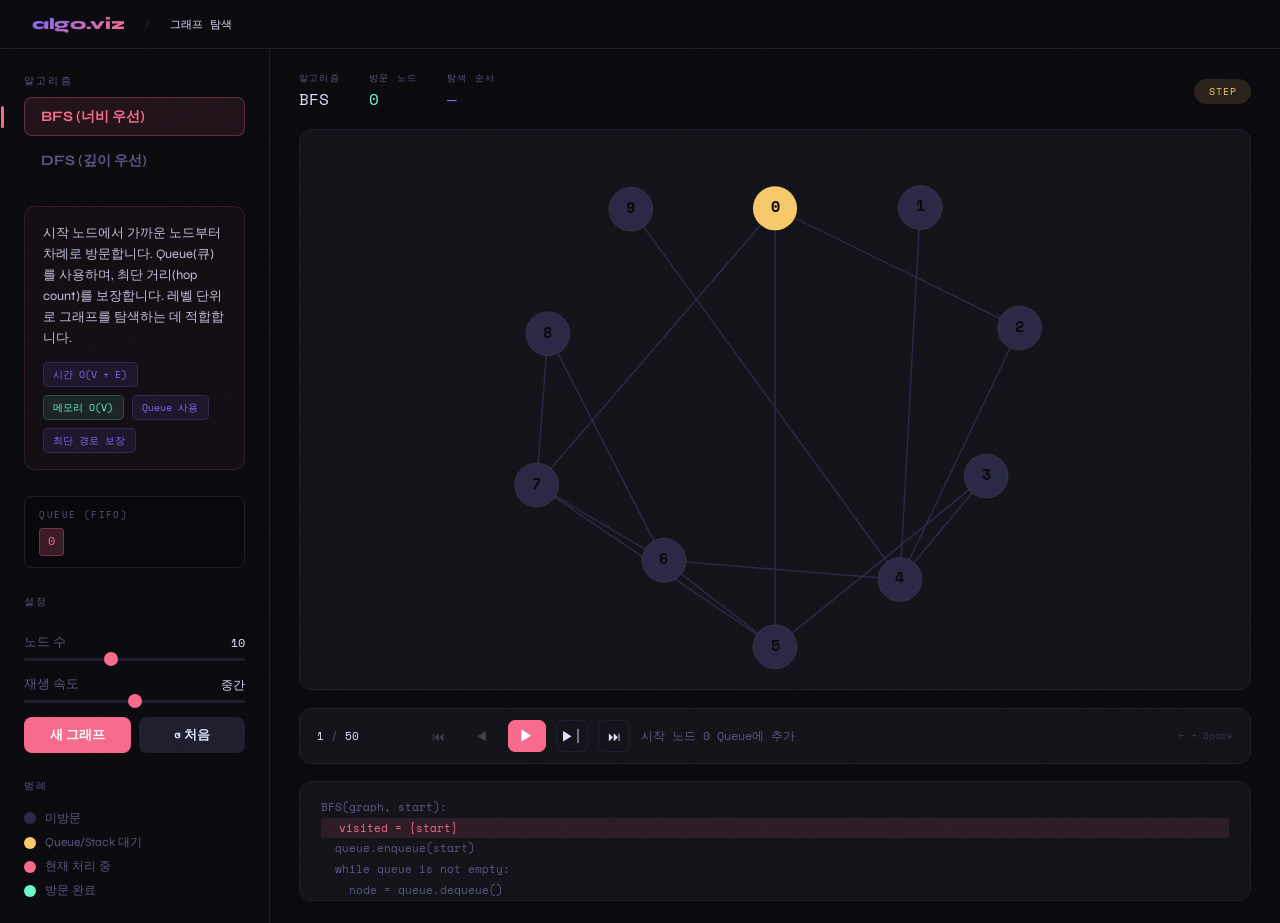
==== graph.html @ f222cd2a "Add files via upload" ====
<!DOCTYPE html>
<html lang="ko">
<head>
  <meta charset="UTF-8" />
  <meta name="viewport" content="width=device-width, initial-scale=1.0" />
  <title>그래프 탐색 — algo.viz</title>
  <link href="https://fonts.googleapis.com/css2?family=Space+Mono:wght@400;700&family=Syne:wght@400;700;800&display=swap" rel="stylesheet" />
  <style>
    :root {
      --bg: #0a0a0f;
      --surface: #13131a;
      --border: #1e1e2e;
      --text: #e2e0ff;
      --muted: #5a5880;
      --accent: #f76a8c;
      --accent2: #7c6af7;
      --accent3: #6af7c8;
      --accent4: #f7c96a;
      /* node states */
      --node-unvisited: #2a2845;
      --node-inqueue:   #f7c96a;
      --node-visiting:  #f76a8c;
      --node-visited:   #6af7c8;
      --node-path:      #7c6af7;
      --edge-default:   #1e1e2e;
      --edge-traversed: #5a5880;
      --edge-active:    #f76a8c;
    }

    * { box-sizing: border-box; margin: 0; padding: 0; }

    body {
      background: var(--bg);
      color: var(--text);
      font-family: 'Syne', sans-serif;
      min-height: 100vh;
      overflow-x: hidden;
    }

    body::before {
      content: '';
      position: fixed; inset: 0;
      background-image: url("data:image/svg+xml,%3Csvg viewBox='0 0 256 256' xmlns='http://www.w3.org/2000/svg'%3E%3Cfilter id='n'%3E%3CfeTurbulence type='fractalNoise' baseFrequency='0.9' numOctaves='4' stitchTiles='stitch'/%3E%3C/filter%3E%3Crect width='100%25' height='100%25' filter='url(%23n)' opacity='0.04'/%3E%3C/svg%3E");
      pointer-events: none; z-index: 999; opacity: 0.4;
    }

    nav {
      padding: 0.9rem 2rem;
      border-bottom: 1px solid var(--border);
      display: flex; align-items: center; gap: 1.2rem;
    }

    nav a {
      font-family: 'Space Mono', monospace; font-size: 0.7rem;
      color: var(--muted); text-decoration: none; letter-spacing: 0.1em; transition: color 0.15s;
    }

    nav a:hover { color: var(--text); }

    nav a.home {
      font-size: 1rem; font-family: 'Syne', sans-serif; font-weight: 800;
      background: linear-gradient(135deg, #7c6af7, #f76a8c);
      -webkit-background-clip: text; -webkit-text-fill-color: transparent;
      letter-spacing: -0.02em;
    }

    nav .sep { color: var(--border); }
    nav .current { color: var(--text); font-size: 0.7rem; font-family: 'Space Mono', monospace; }

    .layout {
      display: grid;
      grid-template-columns: 270px 1fr;
      min-height: calc(100vh - 45px);
    }

    aside {
      border-right: 1px solid var(--border);
      padding: 1.5rem;
      display: flex; flex-direction: column; gap: 1.6rem;
      overflow-y: auto;
    }

    .section-label {
      font-family: 'Space Mono', monospace; font-size: 0.62rem;
      letter-spacing: 0.22em; text-transform: uppercase;
      color: var(--muted); margin-bottom: 0.6rem;
    }

    .algo-list { display: flex; flex-direction: column; gap: 0.35rem; }

    .algo-btn {
      background: none; border: 1px solid transparent;
      color: var(--muted); font-family: 'Syne', sans-serif;
      font-size: 0.9rem; font-weight: 700; text-align: left;
      padding: 0.55rem 1rem; border-radius: 8px;
      cursor: pointer; transition: all 0.18s; position: relative;
    }

    .algo-btn:hover { color: var(--text); background: var(--border); }

    .algo-btn.active {
      color: var(--accent);
      background: rgba(247,106,140,0.1);
      border-color: rgba(247,106,140,0.3);
    }

    .algo-btn.active::before {
      content: ''; position: absolute;
      left: -1.5rem; top: 50%; transform: translateY(-50%);
      width: 3px; height: 60%; background: var(--accent); border-radius: 2px;
    }

    /* INFO PANEL */
    .info-panel {
      background: rgba(247,106,140,0.04);
      border: 1px solid rgba(247,106,140,0.14);
      border-radius: 10px; padding: 1rem 1.1rem;
      display: flex; flex-direction: column; gap: 0.8rem;
    }

    .algo-desc {
      font-size: 0.8rem; color: var(--text);
      line-height: 1.65; opacity: 0.85;
    }

    .complexity-table {
      width: 100%; border-collapse: collapse;
      font-family: 'Space Mono', monospace; font-size: 0.67rem;
    }

    .complexity-table th {
      color: var(--muted); font-weight: 400; text-align: left;
      padding: 0.28rem 0.4rem; border-bottom: 1px solid var(--border); letter-spacing: 0.05em;
    }

    .complexity-table td { padding: 0.28rem 0.4rem; color: var(--text); }
    .complexity-table tr:not(:last-child) td { border-bottom: 1px solid rgba(30,30,46,0.5); }
    .tc-val { color: var(--accent2) !important; }

    .meta-row { display: flex; gap: 0.5rem; flex-wrap: wrap; }

    .meta-badge {
      font-family: 'Space Mono', monospace; font-size: 0.62rem;
      padding: 0.25rem 0.6rem; border-radius: 5px;
    }

    .meta-blue { background: rgba(124,106,247,0.1); color: var(--accent2); border: 1px solid rgba(124,106,247,0.2); }
    .meta-teal { background: rgba(106,247,200,0.1); color: var(--accent3); border: 1px solid rgba(106,247,200,0.2); }

    /* Controls */
    .controls-group { display: flex; flex-direction: column; gap: 0.9rem; }

    .slider-wrap { display: flex; flex-direction: column; gap: 0.35rem; }

    .slider-wrap label {
      display: flex; justify-content: space-between;
      font-size: 0.82rem; color: var(--muted);
    }

    .slider-wrap label span {
      font-family: 'Space Mono', monospace; font-size: 0.78rem; color: var(--text);
    }

    input[type=range] {
      -webkit-appearance: none; width: 100%; height: 3px;
      background: var(--border); border-radius: 2px; outline: none;
    }

    input[type=range]::-webkit-slider-thumb {
      -webkit-appearance: none; width: 14px; height: 14px;
      background: var(--accent); border-radius: 50%;
      cursor: pointer; transition: transform 0.15s;
    }

    input[type=range]::-webkit-slider-thumb:hover { transform: scale(1.3); }

    .btn-row { display: flex; gap: 0.5rem; }

    .btn {
      flex: 1; border: none; border-radius: 8px;
      font-family: 'Syne', sans-serif; font-weight: 700;
      font-size: 0.82rem; padding: 0.55rem 0; cursor: pointer; transition: all 0.18s;
    }

    .btn-primary { background: var(--accent); color: #fff; }
    .btn-primary:hover:not(:disabled) { background: #e0506e; transform: translateY(-1px); }
    .btn-secondary { background: var(--border); color: var(--text); }
    .btn-secondary:hover:not(:disabled) { background: #252535; }
    .btn:disabled { opacity: 0.3; cursor: not-allowed; transform: none !important; }

    /* Queue / Stack visualizer */
    .ds-panel {
      background: rgba(0,0,0,0.2);
      border: 1px solid var(--border);
      border-radius: 8px; padding: 0.7rem 0.9rem;
      display: flex; flex-direction: column; gap: 0.45rem;
    }

    .ds-label {
      font-family: 'Space Mono', monospace;
      font-size: 0.58rem; letter-spacing: 0.15em;
      text-transform: uppercase; color: var(--muted);
    }

    .ds-items {
      display: flex; flex-wrap: wrap; gap: 0.35rem; min-height: 28px;
    }

    .ds-item {
      font-family: 'Space Mono', monospace; font-size: 0.75rem;
      background: var(--border); color: var(--text);
      padding: 0.2rem 0.5rem; border-radius: 4px;
      border: 1px solid rgba(255,255,255,0.06);
    }

    .ds-item.head {
      background: rgba(247,106,140,0.2);
      color: var(--accent);
      border-color: rgba(247,106,140,0.3);
    }

    /* Legend */
    .legend { display: flex; flex-direction: column; gap: 0.45rem; }
    .legend-item { display: flex; align-items: center; gap: 0.55rem; font-size: 0.75rem; color: var(--muted); }
    .legend-dot { width: 12px; height: 12px; border-radius: 50%; flex-shrink: 0; }

    /* ── MAIN ─────────────────────────────── */
    main {
      display: flex; flex-direction: column;
      padding: 1.4rem 1.8rem; gap: 1.1rem;
    }

    .stats-bar {
      display: flex; align-items: center; gap: 1.8rem; flex-wrap: wrap;
    }

    .stat-chip { display: flex; flex-direction: column; gap: 0.12rem; }

    .stat-chip .lbl {
      font-family: 'Space Mono', monospace; font-size: 0.56rem;
      letter-spacing: 0.15em; text-transform: uppercase; color: var(--muted);
    }

    .stat-chip .val { font-family: 'Space Mono', monospace; font-size: 1rem; color: var(--text); }
    .val.visited-c { color: var(--accent3); }
    .val.edge-c    { color: var(--accent2); }

    .status-badge {
      margin-left: auto; padding: 0.28rem 0.9rem;
      border-radius: 100px; font-family: 'Space Mono', monospace;
      font-size: 0.65rem; letter-spacing: 0.1em;
    }

    .status-badge.idle     { background: var(--border); color: var(--muted); }
    .status-badge.stepping { background: rgba(247,201,106,0.13); color: var(--accent4); }
    .status-badge.playing  { background: rgba(247,106,140,0.18); color: var(--accent); }
    .status-badge.done     { background: rgba(106,247,200,0.13); color: var(--accent3); }

    /* Canvas */
    .canvas-wrap {
      flex: 1; background: var(--surface);
      border: 1px solid var(--border); border-radius: 12px;
      overflow: hidden; position: relative; min-height: 320px;
    }

    canvas {
      width: 100%; height: 100%;
      display: block;
    }

    /* Step bar */
    .step-bar {
      display: flex; align-items: center; gap: 0.65rem;
      background: var(--surface); border: 1px solid var(--border);
      border-radius: 12px; padding: 0.7rem 1.1rem;
    }

    .step-ctr {
      font-family: 'Space Mono', monospace; font-size: 0.7rem;
      color: var(--muted); min-width: 95px; white-space: nowrap;
    }

    .step-ctr span { color: var(--text); }

    .step-btn {
      border: 1px solid var(--border); background: var(--surface); color: var(--text);
      font-family: 'Space Mono', monospace; font-size: 0.82rem;
      width: 32px; height: 32px; border-radius: 7px; cursor: pointer;
      display: flex; align-items: center; justify-content: center;
      transition: all 0.14s; flex-shrink: 0;
    }

    .step-btn:hover:not(:disabled) { background: var(--border); border-color: var(--accent); color: var(--accent); }
    .step-btn:disabled { opacity: 0.22; cursor: not-allowed; }

    .play-btn {
      background: var(--accent); border-color: var(--accent);
      color: #fff; width: 38px; font-size: 0.95rem;
    }

    .play-btn:hover:not(:disabled) { background: #e0506e !important; border-color: #e0506e !important; }

    .step-desc {
      flex: 1; font-size: 0.72rem; color: var(--muted);
      font-family: 'Space Mono', monospace;
      overflow: hidden; white-space: nowrap; text-overflow: ellipsis;
    }

    .kbd { font-family: 'Space Mono', monospace; font-size: 0.58rem; color: var(--muted); opacity: 0.5; white-space: nowrap; }

    /* Code panel */
    .code-panel {
      background: var(--surface); border: 1px solid var(--border);
      border-radius: 12px; padding: 0.9rem 1.3rem;
      max-height: 120px; overflow-y: auto;
    }

    .code-panel pre {
      font-family: 'Space Mono', monospace; font-size: 0.7rem;
      line-height: 1.85; color: var(--muted); white-space: pre-wrap;
    }

    .code-panel pre .hl {
      color: var(--accent); background: rgba(247,106,140,0.1);
      display: inline-block; width: 100%; border-radius: 3px; padding: 0 0.3rem;
    }

    ::-webkit-scrollbar { width: 4px; }
    ::-webkit-scrollbar-track { background: transparent; }
    ::-webkit-scrollbar-thumb { background: var(--border); border-radius: 2px; }

    @media (max-width: 750px) {
      .layout { grid-template-columns: 1fr; }
      aside { border-right: none; border-bottom: 1px solid var(--border); }
    }
  </style>
</head>
<body>

<nav>
  <a href="index.html" class="home">algo.viz</a>
  <span class="sep">/</span>
  <span class="current">그래프 탐색</span>
</nav>

<div class="layout">
  <aside>
    <div>
      <div class="section-label">알고리즘</div>
      <div class="algo-list" id="algoList">
        <button class="algo-btn active" data-algo="bfs">BFS (너비 우선)</button>
        <button class="algo-btn" data-algo="dfs">DFS (깊이 우선)</button>
      </div>
    </div>

    <!-- Info panel -->
    <div class="info-panel" id="infoPanel">
      <div class="algo-desc" id="algoDesc"></div>
      <div class="meta-row" id="metaRow"></div>
    </div>

    <!-- DS visualizer (Queue / Stack) -->
    <div class="ds-panel">
      <div class="ds-label" id="dsLabel">Queue</div>
      <div class="ds-items" id="dsItems"></div>
    </div>

    <!-- Controls -->
    <div class="controls-group">
      <div class="section-label">설정</div>
      <div class="slider-wrap">
        <label>노드 수 <span id="nodeVal">10</span></label>
        <input type="range" id="nodeSlider" min="5" max="18" value="10" />
      </div>
      <div class="slider-wrap">
        <label>재생 속도 <span id="speedVal">중간</span></label>
        <input type="range" id="speedSlider" min="1" max="5" value="3" />
      </div>
      <div class="btn-row">
        <button class="btn btn-primary"   id="generateBtn">새 그래프</button>
        <button class="btn btn-secondary" id="resetBtn">↺ 처음</button>
      </div>
    </div>

    <!-- Legend -->
    <div class="legend">
      <div class="section-label">범례</div>
      <div class="legend-item"><div class="legend-dot" style="background:var(--node-unvisited)"></div>미방문</div>
      <div class="legend-item"><div class="legend-dot" style="background:var(--node-inqueue)"></div>Queue/Stack 대기</div>
      <div class="legend-item"><div class="legend-dot" style="background:var(--node-visiting)"></div>현재 처리 중</div>
      <div class="legend-item"><div class="legend-dot" style="background:var(--node-visited)"></div>방문 완료</div>
    </div>
  </aside>

  <main>
    <div class="stats-bar">
      <div class="stat-chip">
        <div class="lbl">알고리즘</div>
        <div class="val" id="algoName">BFS</div>
      </div>
      <div class="stat-chip">
        <div class="lbl">방문 노드</div>
        <div class="val visited-c" id="visitedCount">0</div>
      </div>
      <div class="stat-chip">
        <div class="lbl">탐색 순서</div>
        <div class="val edge-c" id="orderStr">—</div>
      </div>
      <div class="status-badge idle" id="statusBadge">IDLE</div>
    </div>

    <div class="canvas-wrap" id="canvasWrap">
      <canvas id="graphCanvas"></canvas>
    </div>

    <div class="step-bar">
      <div class="step-ctr"><span id="stepCur">0</span> / <span id="stepTot">0</span></div>
      <button class="step-btn" id="firstBtn" disabled>⏮</button>
      <button class="step-btn" id="prevBtn"  disabled>◀</button>
      <button class="step-btn play-btn" id="playBtn" disabled>▶</button>
      <button class="step-btn" id="nextBtn"  disabled>▶|</button>
      <button class="step-btn" id="lastBtn"  disabled>⏭</button>
      <div class="step-desc" id="stepDesc">새 그래프를 생성하세요</div>
      <div class="kbd">← → Space</div>
    </div>

    <div class="code-panel">
      <pre id="pseudoCode"></pre>
    </div>
  </main>
</div>

<script>
// ═══════════════════════════════════════════════
//  METADATA
// ═══════════════════════════════════════════════
const ALGO_META = {
  bfs: {
    name: 'BFS (너비 우선 탐색)',
    desc: '시작 노드에서 가까운 노드부터 차례로 방문합니다. Queue(큐)를 사용하며, 최단 거리(hop count)를 보장합니다. 레벨 단위로 그래프를 탐색하는 데 적합합니다.',
    time: 'O(V + E)', space: 'O(V)',
    tags: ['Queue 사용', '최단 경로 보장'],
    dsName: 'Queue (FIFO)',
  },
  dfs: {
    name: 'DFS (깊이 우선 탐색)',
    desc: '한 방향으로 끝까지 파고든 뒤 되돌아오며 탐색합니다. Stack(스택) 또는 재귀로 구현하며, 경로 탐색·사이클 감지·위상 정렬 등에 활용됩니다.',
    time: 'O(V + E)', space: 'O(V)',
    tags: ['Stack 사용', '경로/사이클 탐색'],
    dsName: 'Stack (LIFO)',
  },
};

const PSEUDO = {
  bfs: [
    'BFS(graph, start):',
    '  visited = {start}',
    '  queue.enqueue(start)',
    '  while queue is not empty:',
    '    node = queue.dequeue()',
    '    process(node)',
    '    for each neighbor of node:',
    '      if neighbor not in visited:',
    '        visited.add(neighbor)',
    '        queue.enqueue(neighbor)',
  ],
  dfs: [
    'DFS(graph, start):',
    '  visited = {}',
    '  stack.push(start)',
    '  while stack is not empty:',
    '    node = stack.pop()',
    '    if node not in visited:',
    '      visited.add(node)',
    '      process(node)',
    '      for each neighbor of node:',
    '        if neighbor not in visited:',
    '          stack.push(neighbor)',
  ],
};

// ═══════════════════════════════════════════════
//  STATE
// ═══════════════════════════════════════════════
let nodes       = [];   // {id, x, y, label}
let edges       = [];   // {u, v}  (undirected)
let adjList     = {};
let snapshots   = [];
let stepIdx     = 0;
let playTimer   = null;
let isPlaying   = false;
let currentAlgo = 'bfs';
const speedDelays = [900, 380, 140, 45, 8];
let playDelay = 140;

// Node colors
const NC = {
  unvisited: '#2a2845',
  inqueue:   '#f7c96a',
  visiting:  '#f76a8c',
  visited:   '#6af7c8',
};

const EC = {
  default:   '#2a2845',
  traversed: '#5a5880',
  active:    '#f76a8c',
};

// ═══════════════════════════════════════════════
//  CANVAS SETUP
// ═══════════════════════════════════════════════
const canvasWrap = document.getElementById('canvasWrap');
const canvas     = document.getElementById('graphCanvas');
const ctx        = canvas.getContext('2d');

function resizeCanvas() {
  canvas.width  = canvasWrap.clientWidth;
  canvas.height = canvasWrap.clientHeight;
  if (snapshots.length) drawSnapshot(snapshots[stepIdx]);
}

window.addEventListener('resize', resizeCanvas);

// ═══════════════════════════════════════════════
//  GRAPH GENERATION
// ═══════════════════════════════════════════════
function generateGraph(n) {
  const W = canvasWrap.clientWidth  || 600;
  const H = canvasWrap.clientHeight || 320;
  const pad = 55, r = Math.min(W, H) / 2 - pad;
  const cx = W / 2, cy = H / 2;

  nodes = [];
  for (let i = 0; i < n; i++) {
    // Place nodes in a rough circle with jitter
    const angle = (2 * Math.PI * i / n) - Math.PI / 2;
    const jitter = (Math.random() - 0.5) * r * 0.35;
    nodes.push({
      id: i,
      x: cx + (r + jitter) * Math.cos(angle),
      y: cy + (r + jitter) * Math.sin(angle),
      label: String(i),
    });
  }

  // Build edges: ensure connected, then add extras
  edges = [];
  const visited = new Set([0]);
  const pool = nodes.map((_,i)=>i).filter(i=>i>0);
  // Spanning tree
  while (pool.length) {
    const u = [...visited][Math.floor(Math.random() * visited.size)];
    const idx = Math.floor(Math.random() * pool.length);
    const v = pool.splice(idx, 1)[0];
    edges.push({u, v});
    visited.add(v);
  }
  // Extra edges (density ~1.3x)
  const extra = Math.floor(n * 0.6);
  for (let k = 0; k < extra; k++) {
    const u = Math.floor(Math.random() * n);
    const v = Math.floor(Math.random() * n);
    if (u !== v && !edges.some(e => (e.u===u&&e.v===v)||(e.u===v&&e.v===u))) {
      edges.push({u, v});
    }
  }

  // Build adjacency list
  adjList = {};
  nodes.forEach(n => adjList[n.id] = []);
  edges.forEach(({u, v}) => { adjList[u].push(v); adjList[v].push(u); });
  // Sort adjacency lists for determinism
  Object.keys(adjList).forEach(k => adjList[k].sort((a,b)=>a-b));
}

// ═══════════════════════════════════════════════
//  DRAW
// ═══════════════════════════════════════════════
function drawSnapshot(s) {
  if (!s) return;
  const W = canvas.width, H = canvas.height;
  ctx.clearRect(0, 0, W, H);

  const nodeR = Math.max(16, Math.min(22, 220 / nodes.length));

  // Draw edges
  edges.forEach(({u, v}, i) => {
    const nu = nodes[u], nv = nodes[v];
    const ec = s.edgeColors[i] || EC.default;
    ctx.beginPath();
    ctx.moveTo(nu.x, nu.y);
    ctx.lineTo(nv.x, nv.y);
    ctx.strokeStyle = ec;
    ctx.lineWidth = ec === EC.active ? 2.5 : 1.5;
    ctx.stroke();
  });

  // Draw nodes
  nodes.forEach(node => {
    const nc = s.nodeColors[node.id] || NC.unvisited;
    const isVisiting = nc === NC.visiting;

    // Glow for visiting node
    if (isVisiting) {
      ctx.beginPath();
      ctx.arc(node.x, node.y, nodeR + 7, 0, Math.PI * 2);
      ctx.fillStyle = 'rgba(247,106,140,0.18)';
      ctx.fill();
    }

    // Node circle
    ctx.beginPath();
    ctx.arc(node.x, node.y, nodeR, 0, Math.PI * 2);
    ctx.fillStyle = nc;
    ctx.fill();
    ctx.strokeStyle = isVisiting ? '#f76a8c' : 'rgba(255,255,255,0.08)';
    ctx.lineWidth = isVisiting ? 2 : 1;
    ctx.stroke();

    // Label
    ctx.fillStyle = '#0a0a0f';
    ctx.font = `bold ${Math.max(10, nodeR * 0.7)}px 'Space Mono', monospace`;
    ctx.textAlign = 'center';
    ctx.textBaseline = 'middle';
    ctx.fillText(node.label, node.x, node.y);

    // Visit order badge
    if (s.visitOrder[node.id] !== undefined) {
      const ox = node.x + nodeR * 0.75;
      const oy = node.y - nodeR * 0.75;
      ctx.beginPath();
      ctx.arc(ox, oy, 9, 0, Math.PI * 2);
      ctx.fillStyle = '#7c6af7';
      ctx.fill();
      ctx.fillStyle = '#fff';
      ctx.font = `bold 9px 'Space Mono', monospace`;
      ctx.fillText(s.visitOrder[node.id], ox, oy);
    }
  });
}

// ═══════════════════════════════════════════════
//  SNAPSHOT RECORDERS
// ═══════════════════════════════════════════════
function makeSnap(nodeColors, edgeColors, dsItems, visitedCount, visitOrder, orderStr, hlLine, desc) {
  return {
    nodeColors: {...nodeColors},
    edgeColors: [...edgeColors],
    dsItems: [...dsItems],
    visitedCount,
    visitOrder: {...visitOrder},
    orderStr,
    hlLine: hlLine ?? -1,
    desc: desc || '',
  };
}

function getEdgeIdx(u, v) {
  return edges.findIndex(e => (e.u===u&&e.v===v)||(e.u===v&&e.v===u));
}

function recordBFS(startNode) {
  const S = [];
  const nodeColors = {};
  const edgeColors = edges.map(() => EC.default);
  const visitOrder = {};
  nodes.forEach(n => nodeColors[n.id] = NC.unvisited);

  let visitCount = 0;
  let orderStr   = '';

  function s(hl, desc, dsItems) {
    S.push(makeSnap(nodeColors, edgeColors, dsItems, visitCount, visitOrder, orderStr, hl, desc));
  }

  const queue = [startNode];
  const visited = new Set([startNode]);
  nodeColors[startNode] = NC.inqueue;
  s(1, `시작 노드 ${startNode} Queue에 추가`, [...queue]);

  while (queue.length) {
    const node = queue.shift();
    nodeColors[node] = NC.visiting;
    s(4, `Queue에서 노드 ${node} 꺼냄`, [...queue]);

    nodeColors[node] = NC.visited;
    visitCount++;
    visitOrder[node] = visitCount;
    orderStr = Object.keys(visitOrder).sort((a,b)=>visitOrder[a]-visitOrder[b]).join(' → ');
    s(5, `노드 ${node} 처리 완료 (방문 순서: ${visitCount})`, [...queue]);

    for (const nb of adjList[node]) {
      const ei = getEdgeIdx(node, nb);
      edgeColors[ei] = EC.traversed;

      if (!visited.has(nb)) {
        visited.add(nb);
        nodeColors[nb] = NC.inqueue;
        queue.push(nb);
        edgeColors[ei] = EC.active;
        s(8, `이웃 ${nb} → Queue 추가`, [...queue]);
        edgeColors[ei] = EC.traversed;
      } else {
        s(7, `이웃 ${nb} 이미 방문됨, 건너뜀`, [...queue]);
      }
    }
  }

  s(-1, `BFS 완료 — ${visitCount}개 노드 방문`, []);
  return S;
}

function recordDFS(startNode) {
  const S = [];
  const nodeColors = {};
  const edgeColors = edges.map(() => EC.default);
  const visitOrder = {};
  nodes.forEach(n => nodeColors[n.id] = NC.unvisited);

  let visitCount = 0;
  let orderStr   = '';

  function s(hl, desc, dsItems) {
    S.push(makeSnap(nodeColors, edgeColors, dsItems, visitCount, visitOrder, orderStr, hl, desc));
  }

  const stack = [startNode];
  nodeColors[startNode] = NC.inqueue;
  s(2, `시작 노드 ${startNode} Stack에 push`, [...stack].reverse());

  const visited = new Set();

  while (stack.length) {
    const node = stack.pop();
    nodeColors[node] = NC.visiting;
    s(4, `Stack에서 노드 ${node} pop`, [...stack].reverse());

    if (visited.has(node)) {
      nodeColors[node] = NC.visited;
      s(5, `노드 ${node} 이미 방문됨, 건너뜀`, [...stack].reverse());
      continue;
    }

    visited.add(node);
    nodeColors[node] = NC.visited;
    visitCount++;
    visitOrder[node] = visitCount;
    orderStr = Object.keys(visitOrder).sort((a,b)=>visitOrder[a]-visitOrder[b]).join(' → ');
    s(6, `노드 ${node} 방문 (순서: ${visitCount})`, [...stack].reverse());

    // Push neighbors in reverse so smallest is processed first
    const neighbors = [...adjList[node]].reverse();
    for (const nb of neighbors) {
      const ei = getEdgeIdx(node, nb);
      if (!visited.has(nb)) {
        nodeColors[nb] = NC.inqueue;
        stack.push(nb);
        edgeColors[ei] = EC.active;
        s(9, `이웃 ${nb} → Stack push`, [...stack].reverse());
        edgeColors[ei] = EC.traversed;
      }
    }
  }

  s(-1, `DFS 완료 — ${visitCount}개 노드 방문`, []);
  return S;
}

// ═══════════════════════════════════════════════
//  UI UPDATES
// ═══════════════════════════════════════════════
function updateInfoPanel(algo) {
  const m = ALGO_META[algo];
  document.getElementById('algoDesc').textContent = m.desc;
  const metaRow = document.getElementById('metaRow');
  metaRow.innerHTML = [
    `<span class="meta-badge meta-blue">시간 ${m.time}</span>`,
    `<span class="meta-badge meta-teal">메모리 ${m.space}</span>`,
    ...m.tags.map(t => `<span class="meta-badge meta-blue">${t}</span>`),
  ].join('');
  document.getElementById('dsLabel').textContent = m.dsName;
}

function updatePseudo(hlLine) {
  const lines = PSEUDO[currentAlgo];
  document.getElementById('pseudoCode').innerHTML =
    lines.map((l,i) => i===hlLine ? `<span class="hl">${l}</span>` : l).join('\n');
}

function updateStepBtns() {
  const atStart = stepIdx===0, atEnd = stepIdx===snapshots.length-1;
  document.getElementById('firstBtn').disabled = atStart;
  document.getElementById('prevBtn').disabled  = atStart;
  document.getElementById('nextBtn').disabled  = atEnd;
  document.getElementById('lastBtn').disabled  = atEnd;
  document.getElementById('playBtn').disabled  = !snapshots.length;
  document.getElementById('playBtn').textContent = isPlaying ? '⏸' : '▶';
}

function setStatus(s) {
  const sb = document.getElementById('statusBadge');
  sb.className = 'status-badge '+s;
  const L = {idle:'IDLE',stepping:'STEP',playing:'PLAY',done:'DONE ✓'};
  sb.textContent = L[s]||s;
}

function applySnapshot(idx) {
  if (!snapshots.length) return;
  const s = snapshots[idx];

  drawSnapshot(s);

  document.getElementById('visitedCount').textContent = s.visitedCount;
  document.getElementById('orderStr').textContent     = s.orderStr || '—';
  document.getElementById('stepCur').textContent      = idx + 1;
  document.getElementById('stepDesc').textContent     = s.desc;
  updatePseudo(s.hlLine);
  updateStepBtns();

  // DS items
  const dsEl = document.getElementById('dsItems');
  dsEl.innerHTML = s.dsItems.map((id, i) =>
    `<div class="ds-item ${i===0?'head':''}">${id}</div>`
  ).join('');
}

// ═══════════════════════════════════════════════
//  PLAYBACK
// ═══════════════════════════════════════════════
function goTo(idx) {
  stepIdx = Math.max(0, Math.min(snapshots.length-1, idx));
  applySnapshot(stepIdx);
  if (!isPlaying) setStatus(stepIdx===snapshots.length-1 ? 'done' : 'stepping');
}

function stopPlay() {
  isPlaying=false; clearInterval(playTimer); playTimer=null; updateStepBtns();
}

function startPlay() {
  if (stepIdx>=snapshots.length-1) goTo(0);
  isPlaying=true; setStatus('playing'); updateStepBtns();
  playTimer=setInterval(()=>{
    if (stepIdx>=snapshots.length-1) { stopPlay(); setStatus('done'); return; }
    goTo(stepIdx+1);
  }, playDelay);
}

function togglePlay() {
  if (!snapshots.length) return;
  isPlaying ? (stopPlay(), setStatus(stepIdx===snapshots.length-1?'done':'stepping')) : startPlay();
}

// ═══════════════════════════════════════════════
//  BUILD
// ═══════════════════════════════════════════════
function buildSnapshots() {
  stopPlay();
  const startNode = 0;
  snapshots = currentAlgo === 'bfs' ? recordBFS(startNode) : recordDFS(startNode);
  stepIdx = 0;
  document.getElementById('stepTot').textContent = snapshots.length;
  applySnapshot(0);
  setStatus('stepping');
}

function generateAll() {
  stopPlay();
  const n = parseInt(document.getElementById('nodeSlider').value);
  resizeCanvas();
  generateGraph(n);
  buildSnapshots();
}

// ═══════════════════════════════════════════════
//  EVENTS
// ═══════════════════════════════════════════════
document.getElementById('generateBtn').addEventListener('click', generateAll);
document.getElementById('resetBtn').addEventListener('click', ()=>{stopPlay();goTo(0);setStatus('stepping');});

document.getElementById('firstBtn').addEventListener('click',()=>{stopPlay();goTo(0);setStatus('stepping');});
document.getElementById('prevBtn').addEventListener('click', ()=>{stopPlay();goTo(stepIdx-1);setStatus('stepping');});
document.getElementById('nextBtn').addEventListener('click', ()=>{stopPlay();goTo(stepIdx+1);setStatus(stepIdx===snapshots.length-1?'done':'stepping');});
document.getElementById('lastBtn').addEventListener('click', ()=>{stopPlay();goTo(snapshots.length-1);setStatus('done');});
document.getElementById('playBtn').addEventListener('click', togglePlay);

const nodeSlider=document.getElementById('nodeSlider');
const nodeVal=document.getElementById('nodeVal');
nodeSlider.addEventListener('input',()=>nodeVal.textContent=nodeSlider.value);
nodeSlider.addEventListener('change',generateAll);

const speedSlider=document.getElementById('speedSlider');
const speedVal=document.getElementById('speedVal');
const speedLabels=['매우 느림','느림','중간','빠름','매우 빠름'];
speedSlider.addEventListener('input',()=>{
  const v=parseInt(speedSlider.value)-1;
  speedVal.textContent=speedLabels[v];
  playDelay=speedDelays[v];
  if(isPlaying){stopPlay();startPlay();}
});

document.getElementById('algoList').addEventListener('click',e=>{
  const btn=e.target.closest('.algo-btn'); if(!btn)return;
  document.querySelectorAll('.algo-btn').forEach(b=>b.classList.remove('active'));
  btn.classList.add('active');
  currentAlgo=btn.dataset.algo;
  document.getElementById('algoName').textContent=ALGO_META[currentAlgo].name;
  updateInfoPanel(currentAlgo);
  if(nodes.length) buildSnapshots();
});

document.addEventListener('keydown',e=>{
  if(e.target.tagName==='INPUT')return;
  if(e.key==='ArrowRight'){stopPlay();goTo(stepIdx+1);setStatus('stepping');}
  if(e.key==='ArrowLeft') {stopPlay();goTo(stepIdx-1);setStatus('stepping');}
  if(e.key===' ')         {e.preventDefault();togglePlay();}
  if(e.key==='Home')      {stopPlay();goTo(0);setStatus('stepping');}
  if(e.key==='End')       {stopPlay();goTo(snapshots.length-1);setStatus('done');}
});

// ═══════════════════════════════════════════════
//  BOOT
// ═══════════════════════════════════════════════
updateInfoPanel('bfs');
updatePseudo(-1);
setTimeout(()=>{
  resizeCanvas();
  generateAll();
}, 50);
</script>
</body>
</html>
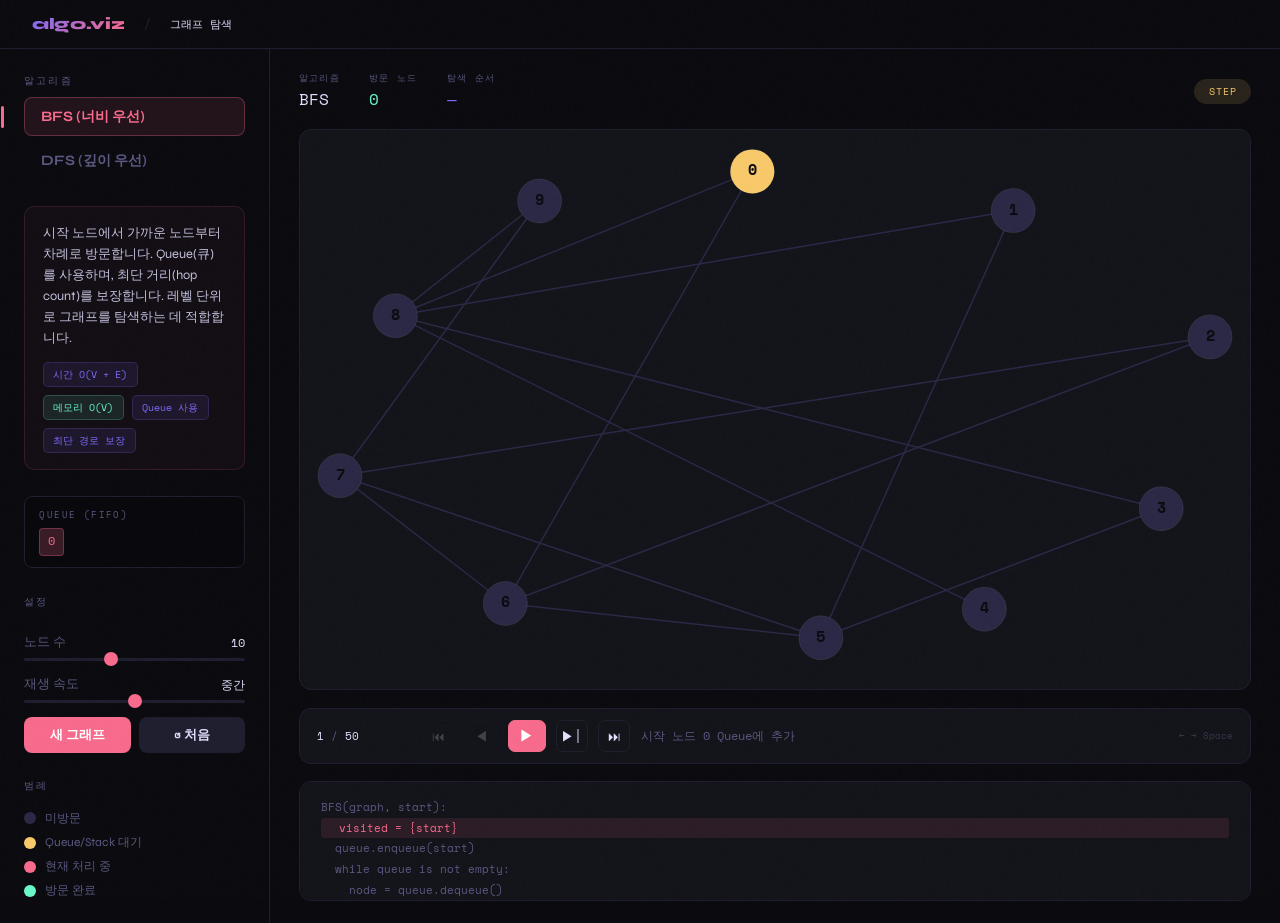
==== commit 4231f81c: "Update graph.html" ====
--- a/graph.html
+++ b/graph.html
@@ -520,7 +520,7 @@
   if (snapshots.length) drawSnapshot(snapshots[stepIdx]);
 }
 
-window.addEventListener('resize', resizeCanvas);
+window.addEventListener('resize', () => { if (nodes.length) generateAll(); else resizeCanvas(); });
 
 // ═══════════════════════════════════════════════
 //  GRAPH GENERATION
@@ -528,20 +528,25 @@
 function generateGraph(n) {
   const W = canvasWrap.clientWidth  || 600;
   const H = canvasWrap.clientHeight || 320;
-  const pad = 55, r = Math.min(W, H) / 2 - pad;
+
+  // Node radius scales down with more nodes; keep padding accordingly
+  const nodeR = Math.max(14, Math.min(22, 220 / n));
+  const pad   = nodeR + 18;          // guaranteed safe margin
   const cx = W / 2, cy = H / 2;
+  const rx = W / 2 - pad;           // ellipse x-radius
+  const ry = H / 2 - pad;           // ellipse y-radius
 
   nodes = [];
   for (let i = 0; i < n; i++) {
-    // Place nodes in a rough circle with jitter
-    const angle = (2 * Math.PI * i / n) - Math.PI / 2;
-    const jitter = (Math.random() - 0.5) * r * 0.35;
-    nodes.push({
-      id: i,
-      x: cx + (r + jitter) * Math.cos(angle),
-      y: cy + (r + jitter) * Math.sin(angle),
-      label: String(i),
-    });
+    // Evenly spaced on ellipse, with a small bounded jitter
+    const angle  = (2 * Math.PI * i / n) - Math.PI / 2;
+    const jitterScale = 0.22;
+    const jx = (Math.random() - 0.5) * rx * jitterScale;
+    const jy = (Math.random() - 0.5) * ry * jitterScale;
+    // Clamp so node always stays inside canvas
+    const x = Math.max(pad, Math.min(W - pad, cx + rx * Math.cos(angle) + jx));
+    const y = Math.max(pad, Math.min(H - pad, cy + ry * Math.sin(angle) + jy));
+    nodes.push({ id: i, x, y, label: String(i) });
   }
 
   // Build edges: ensure connected, then add extras
@@ -582,7 +587,7 @@
   const W = canvas.width, H = canvas.height;
   ctx.clearRect(0, 0, W, H);
 
-  const nodeR = Math.max(16, Math.min(22, 220 / nodes.length));
+  const nodeR = Math.max(14, Math.min(22, 220 / nodes.length));
 
   // Draw edges
   edges.forEach(({u, v}, i) => {
